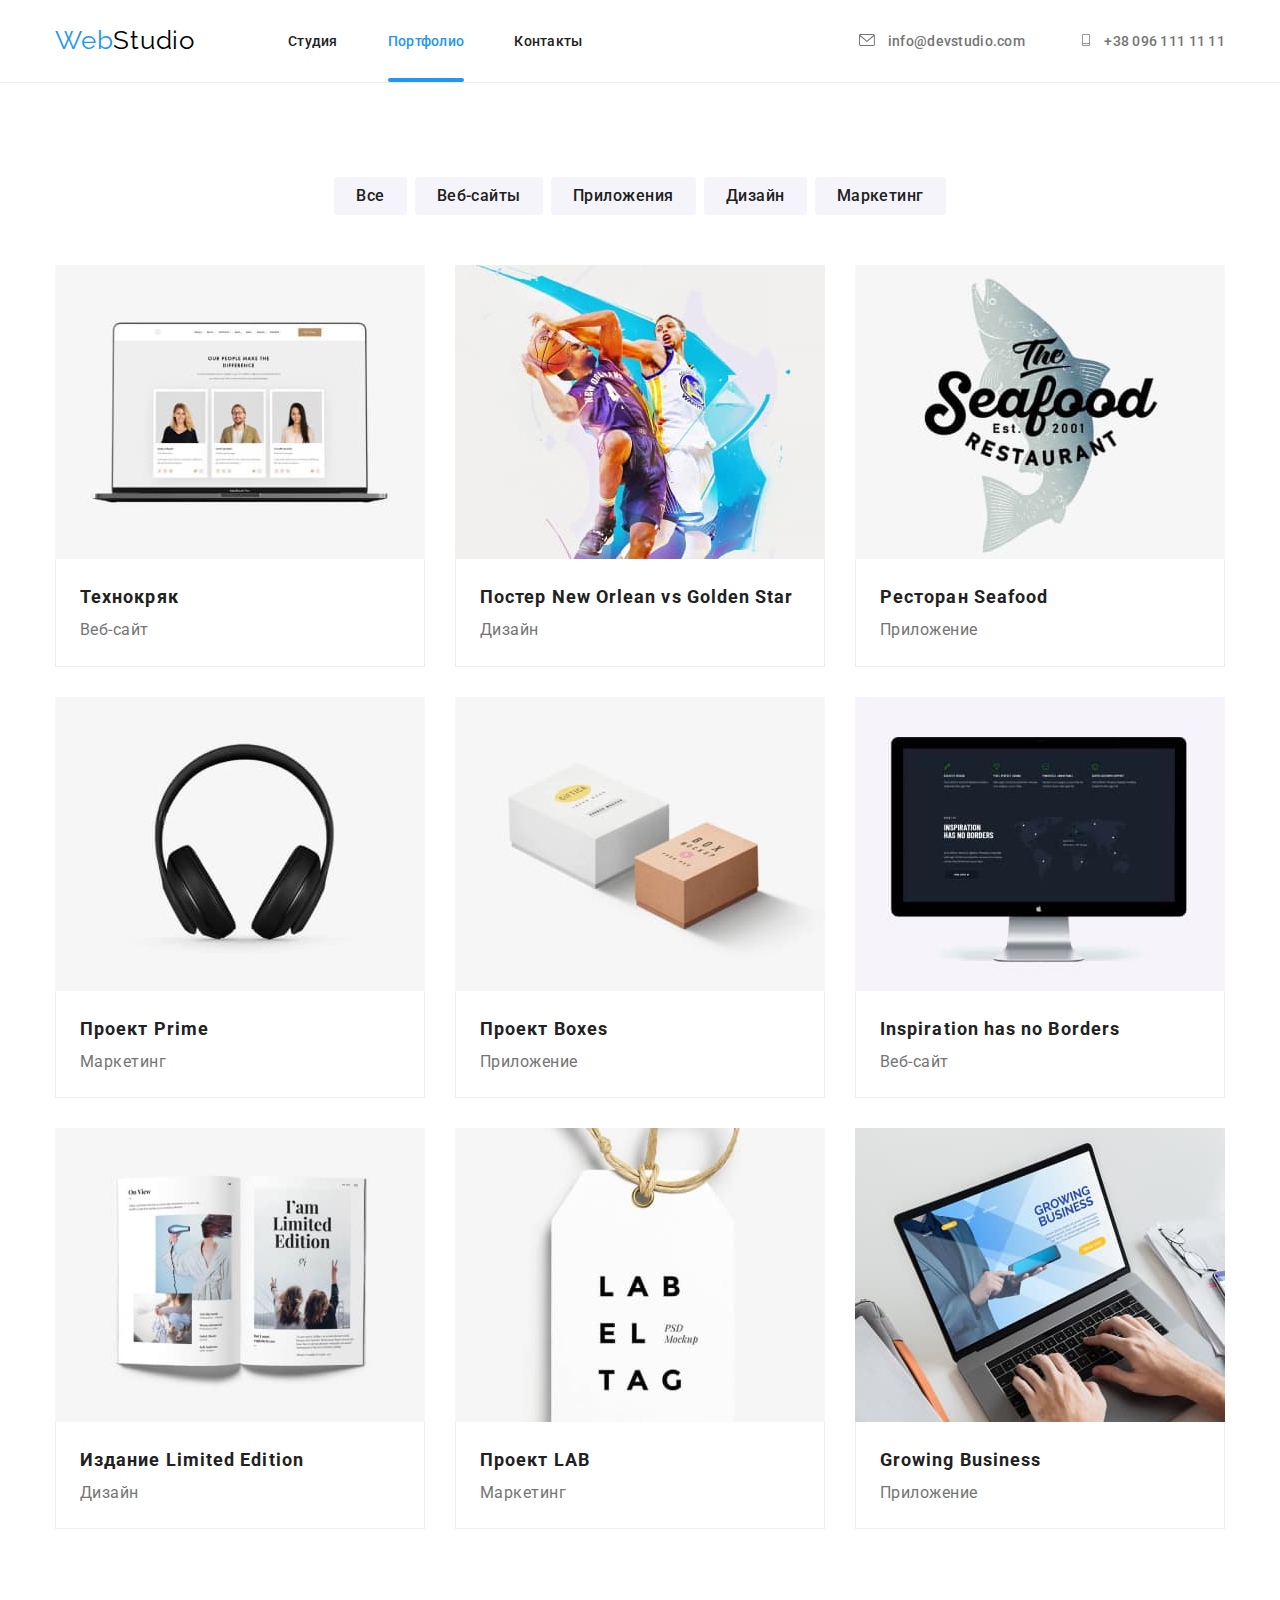
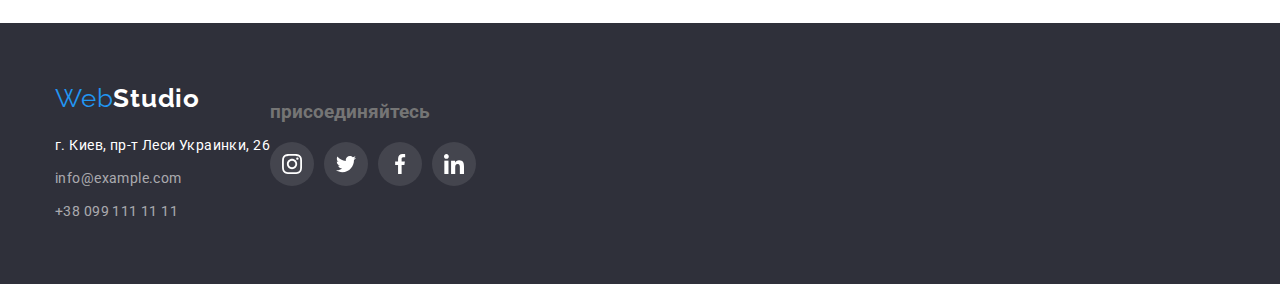
==== portfolio.html @ 257b3499 "футер под вопросом" ====
<!DOCTYPE html>
<html lang="ru">

<head>
    <meta charset="UTF-8">
    <meta http-equiv="X-UA-Compatible" content="IE=edge">
    <meta name="viewport" content="width=device-width, initial-scale=1.0">
    <title>Document</title>
    <link rel="preconnect" href="https://fonts.googleapis.com">
    <link rel="preconnect" href="https://fonts.gstatic.com" crossorigin>
    <link
        href="https://fonts.googleapis.com/css2?family=Raleway:wght@700&family=Roboto:wght@400;500;700;900&display=swap"
        rel="stylesheet">
    <link rel="stylesheet"
        href="https://cdnjs.cloudflare.com/ajax/libs/modern-normalize/1.1.0/modern-normalize.min.css">
    <link rel="stylesheet" href="./css/style.css">
</head>

<body>
    <!--Шапка с элементами навигации-->
    <header class="header">
        <!--Шапка с элементами навигации-->
        <nav class="container">
            <a href="./index.html" class="logo-web link">Web<span class="logo-studio-head">Studio</span></a>
            <ul class="nav-item-list list">
                <li class="item">
                    <a href="./index.html" class="nav-item-link link">Студия</a>
                </li>
                <li class="item">
                    <a href="./portfolio.html" class="nav-item-link link current">Портфолио</a>
                </li>
                <li class="item">
                    <a href="" class="nav-item-link link">Контакты</a>
                </li>
            </ul>
    
            <div class="header-contacts">
    
                <a href="mailto:info@devstudio.com" class="mail-header link">
                    <svg class="header-mail-icon" width="16" height="12">
                        <use href="./images/icons/symbol-defs.svg#icon-envelope">
                        </use>
                    </svg>
                    info@devstudio.com
                </a>
    
                <a href="tel:+380961111111" class="phone-header link">
                    <svg class="header-phone-icon" width="16" height="12">
                        <use href="./images/icons/symbol-defs.svg#icon-phone-header">
                        </use>
                    </svg>+38 096 111 11 11
                </a>
            </div>
        </nav>
    
    </header>
    <main>
        <!-- Скрытый заголовок страницы portfolio -->
        <h1 class="portfolio-title"></h1>
        <!--Кнопки фильтров-->        
        <section class="portfolio">
            <div class="container">            
            <!-- Скрытый заголовок -->
            <h2 class="portfolio-title"></h2>
            <ul class="filter-buttons list">
                <li class="item"> <button class="filter-button" type="button">Все</button>
                </li>
                <li class="item">
                    <button class="filter-button" type="button">Веб-сайты</button>
                </li>
                <li class="item">
                    <button class="filter-button" type="button">Приложения</button>
                </li>
                <li class="item">
                    <button class="filter-button" type="button">Дизайн</button>
                </li>
                <li class="item">
                    <button class="filter-button" type="button">Маркетинг</button>
                </li>
            </ul>           
            <!-- Скрытый заголовок  -->
            <h2 class="portfolio-title"></h2>
            <ul class="our-projects list">
                <li class="item">
                    <div class="our-projects-wrap">
                        <a href=""><img class="image-of-project" src="./images/our-projects/project-1.jpg" alt="веб-сайт технокряк" width="370"
                            height="294"></a>
                        <p class="our-projects-cover-text">Ресурс предлагает комплексные предложения с разным уровнем функционала и сервисов. Все это позволит посетителю получить
                        исчерпывающие сведения о компании или частном лице.</p>    
                    </div>
                    <div class="project-sign">
                        <p class="our-project-name">Технокряк</p>
                        <p class="our-project-id">Веб-сайт</p>
                    </div>

                </li>
                <li class="item">
                    <div class="our-projects-wrap">
                    <a href=""><img class="image-of-project" src="./images/our-projects/project-2.jpg" alt="постер раздел дизайн" width="370"
                            height="294"></a>
                            <p class="our-projects-cover-text">Ресурс предлагает комплексные предложения с разным уровнем функционала и сервисов. Все это позволит посетителю получить
                        исчерпывающие сведения о компании или частном лице.</p>    
                    </div>
                    <div class="project-sign">
                        <p class="our-project-name">Постер New Orlean vs Golden Star</p>
                        <p class="our-project-id">Дизайн</p>
                    </div>

                </li>
                <li class="item">
                    <div class="our-projects-wrap">
                    <a href=""><img class="image-of-project" src="./images/our-projects/project-3.jpg" alt="ресторан си фуд раздел приложение"
                            width="370" height="294"></a>
                            <p class="our-projects-cover-text">Ресурс предлагает комплексные предложения с разным уровнем функционала и сервисов. Все это позволит посетителю получить
                        исчерпывающие сведения о компании или частном лице.</p>    
                    </div>
                    <div class="project-sign">
                        <p class="our-project-name">Ресторан Seafood</p>
                        <p class="our-project-id">Приложение</p>
                    </div>
                </li>
                <li class="item">
                    <div class="our-projects-wrap">
                    <a href=""><img class="image-of-project" src="./images/our-projects/project-4.jpg" alt="проект прайм раздел маркетинг"
                            width="370" height="294"></a>
                            <p class="our-projects-cover-text">Ресурс предлагает комплексные предложения с разным уровнем функционала и сервисов. Все это позволит посетителю получить
                        исчерпывающие сведения о компании или частном лице.</p>    
                    </div>
                    <div class="project-sign">
                        <p class="our-project-name">Проект Prime</p>
                        <p class="our-project-id">Маркетинг</p>
                    </div>

                </li>
                <li class="item">
                    <div class="our-projects-wrap">
                    <a href=""><img class="image-of-project" src="./images/our-projects/project-5.jpg" alt="проект боксез раздел приложение"
                            width="370" height="294"></a>
                            <p class="our-projects-cover-text">Ресурс предлагает комплексные предложения с разным уровнем функционала и сервисов. Все это позволит посетителю получить
                        исчерпывающие сведения о компании или частном лице.</p>    
                    </div>
                    <div class="project-sign">
                        <p class="our-project-name">Проект Boxes</p>
                        <p class="our-project-id">Приложение</p>
                    </div>

                </li>
                <li class="item">
                    <div class="our-projects-wrap">
                    <a href=""><img class="image-of-project" src="./images/our-projects/project-6.jpg" alt="вебсайт инпирэйшн хэз но бордерз"
                            width="370" height="294"></a>
                            <p class="our-projects-cover-text">Ресурс предлагает комплексные предложения с разным уровнем функционала и сервисов. Все это позволит посетителю получить
                        исчерпывающие сведения о компании или частном лице.</p>    
                    </div>
                    <div class="project-sign">
                        <p class="our-project-name">Inspiration has no Borders</p>
                        <p class="our-project-id">Веб-сайт</p>
                    </div>

                </li>
                <li class="item">
                    <div class="our-projects-wrap">
                    <a href=""><img class="image-of-project" src="./images/our-projects/project-7.jpg" alt="издание лимитед эдишн раздел дизайн"
                            width="370" height="294"></a>
                            <p class="our-projects-cover-text">Ресурс предлагает комплексные предложения с разным уровнем функционала и сервисов. Все это позволит посетителю получить
                        исчерпывающие сведения о компании или частном лице.</p>    
                    </div>
                    <div class="project-sign">
                        <p class="our-project-name">Издание Limited Edition</p>
                        <p class="our-project-id">Дизайн</p>
                    </div>

                </li>
                <li class="item">
                    <div class="our-projects-wrap">
                    <a href=""><img class="image-of-project" src="./images/our-projects/project-8.jpg" alt="проект лаб раздел маркетинг"
                            width="370" height="294"></a>
                            <p class="our-projects-cover-text">Ресурс предлагает комплексные предложения с разным уровнем функционала и сервисов. Все это позволит посетителю получить
                        исчерпывающие сведения о компании или частном лице.</p>    
                    </div>
                    <div class="project-sign">
                        <p class="our-project-name">Проект LAB</p>
                        <p class="our-project-id">Маркетинг</p>
                    </div>

                </li>
                <li class="item">
                    <div class="our-projects-wrap">
                    <a href=""><img class="image-of-project" src="./images/our-projects/project-9.jpg" alt="гроуинг бизнес раздел приложение"
                            width="370" height="294"></a>
                            <p class="our-projects-cover-text">Ресурс предлагает комплексные предложения с разным уровнем функционала и сервисов. Все это позволит посетителю получить
                        исчерпывающие сведения о компании или частном лице.</p>    
                    </div>
                    <div class="project-sign">
                        <p class="our-project-name">Growing Business</p>
                        <p class="our-project-id">Приложение</p>
                    </div>
                </li>
            </ul>
            </div>
            
        </section>
    </main>
    <footer>
    <!----------------Подвал---------------------------->
    <div class="footer">
        <div class="container">
            <ul class="footer-list list">
                <li class="left-footer-list">
                    <!-- ЛОГО ФУТЕР -->
                    <a href="./index.html" class="logo-web-footer link">Web<span
                            class="logo-studio-foot">Studio</span></a>
                    <!--Адреса и контакты-->
                    <address class="adress">г. Киев, пр-т Леси Украинки, 26</address>
                    <div class="footer-contacts">
                        <a class="mail link" href="mailto:info@example.com">info@example.com</a>
                        <a class="phone link" href="tel:+380991111111">+38 099 111 11 11</a>
                    </div>
                </li>
                <li class="right-footer-list list">
                    <h3 class="right-footer-list-title">присоединяйтесь</h3>
                    <ul class="our-soc-links-list list">
                        <li class="our-soc-item">
                            <a href="" class="our-soc-link link">
                                <svg class="our-soc-icon" width="20" height="20">
                                    <use href="./images/icons/symbol-defs.svg#icon-instagram-2">
                                    </use>
                                </svg>
                            </a>
                        </li>
                        <li class="our-soc-item">
                            <a href="" class="our-soc-link link">
                                <svg class="our-soc-icon" width="20" height="20">
                                    <use href="./images/icons/symbol-defs.svg#icon-twitter-1">
                                    </use>
                                </svg>
                            </a>
                        </li>
                        <li class="our-soc-item">
                            <a href="" class="our-soc-link link">
                                <svg class="our-soc-icon" width="20" height="20">
                                    <use href="./images/icons/symbol-defs.svg#icon-facebook-1">
                                    </use>
                                </svg>
                            </a>
                        </li>
                        <li class="our-soc-item">
                            <a href="" class="our-soc-link link">
                                <svg class="our-soc-icon" width="20" height="20">
                                    <use href="./images/icons/symbol-defs.svg#icon-linkedin-1">
                                    </use>
                                </svg>
                            </a>
                        </li>

                    </ul>

                </li>
            </ul>
        </div>
    </div>
</footer>
    
</body>
        
        </html>
---- css/style.css ----
:root {
  --primary-text-color: #757575;
  --secondary-text-color: #212121;
  --tertiary-text-color: #ffffff;
  --accent-color: #2196f3;
  --timing-function: cubic-bezier(0.4, 0, 0.2, 1);
}

/* .font-family: "Raleway", sans-serif;
.font-family: "Roboto", sans-serif; */

/* Web-studio */
body {
  background-color: #ffffff;
  color: var(--primary-text-color);
  font-family: "Roboto", sans-serif;

}

.list {
  list-style: none;
  padding: 0px;
  margin: 0px;
}

.link {
  text-decoration: none;
}

/* Палитра цветов студия*/
/* #212121 вторичный цвет */
/* #757575 цвет основного текста */
/* #2196F3 акцент и "web" в лого */
/* #FFFFFF третичный белый, основной фон и фон шапки */
/* #000000 "studio" в лого чёрный */
/* #2F303A цвет фона героя и футера */
/* #F5F4FA цвет фона секции "наша команда" и кнопки фильтров */
/* rgba(255, 255, 255, 0.6) цвет e-mail и номера телефона футер */

.container {
  width: 1200px;
  padding-left: 15px;
  padding-right: 15px;
  margin: 0 auto;
  /* outline: 2px solid tomato; */
}

/* Стилизируем header */
.header {
  background-color: var(--tertiary-text-color);
  border-bottom: 1px solid #ECECEC;
}

/* Логотип */
.header .container {
  display: flex;
  align-items: center;
}

.logo-web {
  padding-bottom: 25px;
  padding-top: 24px;
  color: var(--accent-color);
  font-family: Raleway;
  font-weight: 700px;
  font-size: 26px;
  line-height: 1.19;
  letter-spacing: 0.03em;
}

.logo-studio-head {
  padding-bottom: 25px;
  padding-top: 24px;
  color: #000000;
  font-family: Raleway;
  font-weight: 700px;
  font-size: 26px;
  line-height: 1.19;
  letter-spacing: 0.03em;
}

/* --------------Элементы навигации---------- */
.nav-item-list {
  display: flex;
  margin-left: 93px ;
  padding-top: 32px;
  padding-bottom: 32px;
  }
.nav-item-link {
  transition-property: color;
  transition-duration: 250ms;
  transition-timing-function: var(--timing-function);
  font-weight: 500;
  font-size: 14px;
  line-height: 1.14;
  letter-spacing: 0.02em;
  color: var(--secondary-text-color);
}
.nav-item-list .item:not(:last-child) {
  margin-right: 50px;
}

.nav-item-list .nav-item-link {
  padding-top: 32px;
  padding-bottom: 32px;
}
.link.current {
  position: relative;
}
.link.current::after{
  content: "";
  position: absolute;
  display: block;
  left: 0px;
  bottom: -1px;
  width: 100%;
  height: 4px;
  background-color: var(--accent-color);
  border-radius: 2px;
  }
.header-contacts {
  margin-left: auto;
}
.mail-header {
  margin-right: 50px;
}

.header-contacts .mail-header,
.header-contacts .phone-header {
  transition-property: color;
  transition-duration: 250ms;
  transition-timing-function: var(--timing-function);
  padding-top: 32px;
  padding-bottom: 32px;
  font-weight: 500;
  font-size: 14px;
  line-height: 1.14;
  letter-spacing: 0.02em;
  color: var(--primary-text-color);
}

.nav-item-link:hover,
.nav-item-link:focus {
  color: var(--accent-color);

}

.header-contacts .mail-header:hover,
.header-contacts .mail-header:focus,
.header-contacts .phone-header:hover,
.header-contacts .phone-header:focus {
  color: var(--accent-color);
}

.header-mail-icon,
.header-phone-icon {
  margin-right: 10px;
  fill: currentColor
}

.nav-item-list .link.current {
  color: var(--accent-color);
}

/* ------------Герой----------------- */
.hero {
  max-width: 1600px;
  margin: 0 auto;
  padding-top: 200px;
  padding-bottom: 200px;
  text-align: center;
  background-color: #2f303a;
  background-image: linear-gradient(
    rgba(47, 48, 58, 0.4),
    rgba(47, 48, 58, 0.4)), 
    url(../images/hero/hero-bg.jpg);
    background-position: center;
    background-repeat: no-repeat;
    background-size: cover;
  }

.hero-title {
  color: var(--tertiary-text-color);
  font-weight: 900;
  font-size: 44px;
  line-height: 1.36;  
  letter-spacing: 0.06em;
  text-transform: uppercase;
  margin-top: 0px;
  margin-bottom: 30px;
}

.hero-button {
  transition-property: background-color;
  transition-duration: 250ms;
  transition-timing-function: var(--timing-function);
  display: inline-block;
  padding: 10px 32px;
  background-color: var(--accent-color);
  color: var(--tertiary-text-color);
  font-weight: 700;
  font-size: 16px;
  line-height: 1.88;
  cursor: pointer;
  border: 1px solid transparent;
  text-align: center;
  letter-spacing: 0.06em;
  min-width: 200px;
  height: 50px;
  border-radius: 4px;
  }
  .hero-button:hover,
  .hero-button:focus{
    background-color: #188CE8;
  }

/* ----------------Особенности-------------------- */
.features {
  padding-top: 94px;
  padding-bottom: 94px;
}
.feature-icon-area {
  display: flex;
  width: 270px;
  height: 120px;
  align-items: center;
  justify-content: center;
  background-color: #F5F4FA;
  border-radius: 4px;
}
.features-list-title{
  margin-top: 0px;
  margin-bottom: 0px;
}
.features-title {
  color: var(--secondary-text-color);
  font-weight: 700;
  font-size: 14px;
  line-height: 1.14;
  letter-spacing: 0.03em;
  text-transform: uppercase;
  margin-bottom: 10px;
  margin-top: 30px;
}
.features-list {
  display: flex;
  }
.features-list .item{
  width: 270px;    
}
  .features-list .item:not(:last-child){
  margin-right: 30px;
  }
.features-item {
  font-size: 14px;
  line-height: 1.71;
  letter-spacing: 0.03em;
  margin-bottom: 0px;
  margin-top: 0px;
}
/* -------------Чем мы занимаемся------------------- */
.what-are-we-doing {
text-align: center;
padding-bottom: 94px;
  }
.what-are-we-doing-title {
  color: var(--secondary-text-color);
  font-weight: 700;
  font-size: 36px;
  line-height: 1.17;
  letter-spacing: 0.03em;
  margin-top: 0px;
  margin-bottom: 50px;
  }
  .what-are-we-doing-list{
    display: flex
  }
  .what-are-we-doing-list .item:not(:last-child){
    margin-right: 30px;
  }
  .what-are-we-doing-image {
    display: block;
  }
  .what-are-we-doing-wrap {
    position: relative;
  }
   .what-are-we-doing-sign {
    position: absolute;
    margin-bottom: 0px;
    margin-top: 0px;
    left: 0;
    bottom: 0;
    align-items: center;
    padding-top: 27px;
    padding-bottom: 27px;
    font-weight: 700;
    font-size: 14px;
    line-height: 1.14;
    text-align: center;
    letter-spacing: 0.03em;
    text-transform: uppercase;
    background-color: rgba(47, 48, 58, 0.8);
    width: 100%;
    height: 70px;
    color: var(--tertiary-text-color);
    } 
  /* -----------------------Наша команда-------------------- */
  .our-team {
    text-align: center;
    background-color: #f5f4fa;
    padding-bottom: 94px; 
    padding-top: 94px;
    }
    
  .our-team-list .item {
    box-shadow: 0px 1px 3px rgba(0, 0, 0, 0.12),
    0px 1px 1px rgba(0, 0, 0, 0.14),
    0px 2px 1px rgba(0, 0, 0, 0.2);
    border-radius: 0px 0px 4px 4px;    
  }
.our-team-title,
.regular-clients-title {
  color: var(--secondary-text-color);
  font-weight: 700;
  font-size: 36px;
  line-height: 1.17;
  letter-spacing: 0.03em;  
  margin-top: 0px;
  margin-bottom: 50px;
}
.team-image{
  display: block;
}

.our-team-list{
  display: flex;
}
.our-team-list .item:not(:last-child){
  margin-right: 30px;
}
.our-team-sign{
padding-top: 30px;
padding-bottom: 30px;
background-color: var(--tertiary-text-color);
border-radius: 0px 0px 4px 4px;
}
.our-team-name {
  color: var(--secondary-text-color);
  font-weight: 500;
  font-size: 16px;
  line-height: 1.19;  
  letter-spacing: 0.03em;
  margin-top: 0px;
  margin-bottom: 10px;
}
.our-team-spec { 
  font-size: 16px;
  line-height: 1.19;  
  letter-spacing: 0.03em;
  margin-top: 0px;
  margin-bottom: 9px;
}
.team-spec-soc-list{
  display: flex;
  justify-content: center;
  
}
.team-spec-soc-item + .team-spec-soc-item {
  margin-left: 10px;
}
.team-spec-soc-link {
  transition-property: background-color;
  transition-duration: 250ms;
  transition-timing-function: var(--timing-function);
  display: flex;
  align-items: center;
  justify-content: center;
  width: 44px;
  height: 44px;
  border-radius: 50%;
}
.team-spec-soc-link .team-spec-soc-icon {
  transition-property: fill;
  transition-duration: 250ms;
  transition-timing-function: var(--timing-function);
}
.team-spec-soc-icon {
  fill: #AFB1B8;
}
.team-spec-soc-link:hover,
.team-spec-soc-link:focus {
  background-color: var(--accent-color);
}
.team-spec-soc-link:hover .team-spec-soc-icon,
.team-spec-soc-link:focus .team-spec-soc-icon {
  fill: var(--tertiary-text-color);
}

/* ------------Постоянные клиенты------------- */

.regular-clients {
  text-align: center;  
  padding-bottom: 94px;
  padding-top: 94px;
}
.regular-clients-list {
  display: flex;
  justify-content: center;
}
.regular-clients-link {
  transition-property: border-color;
  transition-duration: 250ms;
  transition-timing-function: var(--timing-function);
  display: flex;
  align-items: center;
  justify-content: center;
  color: #AFB1B8;
  border: 1px solid #AFB1B8;
  border-radius: 4px;
  width: 170px;
  height: 92px;  
}
.regular-clients-item + .regular-clients-item {
  margin-left: 30px;
}
.regular-clients-icon {
  fill: #AFB1B8
}
.regular-clients-link .regular-clients-icon {
  transition-property: fill;
  transition-duration: 250ms;
  transition-timing-function: var(--timing-function);
}
.regular-clients-link:hover,
.regular-clients-link:focus {
 cursor: pointer;
 border-color: var(--accent-color);
 
}
.regular-clients-link:hover .regular-clients-icon,
.regular-clients-link:focus .regular-clients-icon { 
  fill: var(--accent-color);
  }


/* ------------portfolio.html-------------------- */
.portfolio {
  padding-top: 94px;
  padding-bottom: 94px;
}

.portfolio-title{
  margin-top: 0px;
  margin-bottom: 0px;
}
/* кнопки фильтров */
button {
  font: inherit;  
}
.filter-buttons{
  display: flex;  
  padding-bottom: 50px;
  
  justify-content: center;
}

.filter-button { 
  transition-property: background-color, box-shadow;
  transition-duration: 250ms;
  transition-timing-function: var(--timing-function); 
  padding-left: 22px;
  padding-right: 22px; 
  height: 38px;
  cursor: pointer;
  font-weight: 500;
  font-size: 16px;
  line-height: 1.62;
  text-align: center;
  letter-spacing: 0.03em;
  color: var(--secondary-text-color);
  background: #f5f4fa;
  border-radius: 4px;
  border: 0;
  
}
.filter-buttons .item:not(:last-child){
  margin-right: 8px;
}

.filter-button:hover,
.filter-button:focus {
  color: var(--tertiary-text-color);
  background-color: var(--accent-color);
  box-shadow: 0px 3px 1px rgba(0, 0, 0, 0.1), 0px 1px 2px rgba(0, 0, 0, 0.08),
    0px 2px 2px rgba(0, 0, 0, 0.12);
}

/* -----------------------проэкты--------------------- */
.our-projects {
  display: flex;
  flex-wrap: wrap;
}
.our-projects .item {
  transition-property: box-shadow;
  transition-duration: 250ms;
  transition-timing-function: var(--timing-function);
  width: calc((100% - 2 * 30px) / 3);
  margin-right: 30px;
  margin-bottom: 30px;
  cursor: pointer;  
}
  .our-projects .item:nth-child(3n) {
  margin-right: 0px;
}
 .our-projects .item:nth-last-child(-n+3){
  margin-bottom: 0px; 
}
.our-projects .item:hover {
  box-shadow: 0px 1px 1px rgba(0, 0, 0, 0.12),
  0px 4px 4px rgba(0, 0, 0, 0.06),
  1px 4px 6px rgba(0, 0, 0, 0.16);
}
.image-of-project{
  display: block;
}
.our-projects .item:hover .our-projects-cover-text{
  transform: translateY(0);
}
.our-projects-wrap {
  display: flex;
  position: relative;
  overflow: hidden;
}
.our-projects-cover-text {
  position: absolute;
  width: 100%;
  height: 100%;
  top: 0px;
  left: 0px;
  margin-top: 0px;
  margin-bottom: 0px;
  padding: 63px 24px;
  font-size: 18px;
  line-height: 1.56;
  letter-spacing: 0.03em;
  color: var(--tertiary-text-color);
  background-color: rgba(33, 150, 243, 0.9);
  transform: translateY(100%);
  transition: transform 250ms var(--timing-function);
  
}
.project-sign {
padding-top: 20px;
padding-right: 24px;
padding-bottom: 20px;
padding-left: 24px;

border-right: 1px solid #EEEEEE;
border-bottom: 1px solid #EEEEEE;
border-left: 1px solid #EEEEEE;
}
.our-project-name {
  margin-top: 0px;
  margin-bottom: 0px;
  
  color: var(--secondary-text-color);
  font-weight: 700;
  font-size: 18px;
  line-height: 2;
  letter-spacing: 0.06em;  
}
.our-project-id {
  margin-top: 0px;
  margin-bottom: 0px;
  
  font-size: 16px;
  line-height: 1.89;
  letter-spacing: 0.03em;
  }

/* ------------------Подвал------------------- */
.footer {
  background-color: #2f303a;
  padding-top: 60px;
  padding-bottom: 60px;
  }
  .footer-list {
    display: flex;
  } 
  .logo-web-footer{
    color: var(--accent-color);
    font-family: Raleway;
    font-weight: 700px;
    font-size: 26px;
    line-height: 1.19;
    letter-spacing: 0.03em;
  }
.logo-studio-foot {
  color: var(--tertiary-text-color);
  font-family: "Raleway";
  font-weight: 700;
  font-size: 26px;
  line-height: 1.19;
  letter-spacing: 0.03em;
  }
.first-footer-list {
    margin-right: 70px;
  }
    
.adress {
  color: var(--tertiary-text-color);
  font-style: normal;
  font-size: 14px;
  line-height: 1.71;
  letter-spacing: 0.03em;
  margin-top: 20px;
  margin-bottom: 9px;
}
.footer-contacts {
  display: flex;
  flex-direction: column;
  }
.mail {
  margin-bottom: 9px;
}

.footer-contacts .mail,
.footer-contacts .phone {
  transition-property: color;
  transition-duration: 250ms;
  transition-timing-function: var(--timing-function);
  font-size: 14px;
  line-height: 1.71;
  letter-spacing: 0.03em;
  color: rgba(255, 255, 255, 0.6);
  }

.footer-contacts .mail:hover,
.footer-contacts .mail:focus,
.footer-contacts .phone:hover,
.footer-contacts .phone:focus {
  color: var(--accent-color);
}

.second-footer-list-title {
  color: var(--tertiary-text-color);
  font-weight: 700;
  font-size: 14px;
  line-height: 1.14;
  letter-spacing: 0.03em;
  text-transform: uppercase;
  
  margin-top: 12px;
  margin-bottom: 20px;
  
}
.our-soc-links-list {
  display: flex;
  
}
.our-soc-link {
  transition-property: background-color;
  transition-duration: 250ms;
  transition-timing-function: var(--timing-function);
  display: flex;
  width: 44px;
  height: 44px;
  border-radius: 50%;
  background-color: rgba(255, 255, 255, 0.1);
  align-items: center;
  justify-content: center;
}
.our-soc-item + .our-soc-item {
 margin-left: 10px;
}
.our-soc-icon {
  fill: var(--tertiary-text-color);
}
.our-soc-link:hover,
.our-soc-link:focus {
  background-color: var(--accent-color);
}

/* --------------Форма подписки--------- */

.form-email-footer-field {
  display: flex;
  flex-direction: column;
  
    
}
.form-emeil-label {
  font-weight: 700;
  font-size: 14px;
  line-height: 1.14;
  letter-spacing: 0.03em;
  text-transform: uppercase;
  margin-top: 12px;
  margin-left: 93px;
  margin-bottom: 20px;
  color: var(--tertiary-text-color)

}
.form-emeil-input {
  margin-left: 93px;
  padding-left: 16px;
  width: 358px;
  height: 50px;
  border: 1px solid rgba(255, 255, 255, 0.3);
  font-size: 16px;
  line-height: 1.25;
  align-items: center;
  letter-spacing: 0.03em;
  color: rgba(255, 255, 255, 0.6);
  filter: drop-shadow(0px 4px 4px rgba(0, 0, 0, 0.15));
  border-radius: 4px;
  background-color: transparent;
}
.form-submit-footer-lable {
  position: relative;
  display: flex;
  
}
.form-submit-btn {
  margin-top: 48px;
  margin-left: 12px;
  width: 200px;
  height: 50px;
  font-weight: 700;
  font-size: 16px;
  line-height: 1.88;
  padding-left: 0;
  padding-right: 38px;
  letter-spacing: 0.06em;
  color: var(--tertiary-text-color);
  background: var(--accent-color);
  box-shadow: 0px 4px 4px rgba(0, 0, 0, 0.15);
  border-radius: 4px;
}
.form-submit-footer-icon {
  position: absolute;
  bottom: 13px;
  right: 28px;
  align-items: center;
}




/* -----------Модальное окно------------ */

.modal-close {
  position: absolute;
  top: 8px;
  right: 8px;
  display: flex;
  align-items: center;
  justify-content: center;
  width: 30px;
  height: 30px;
  border-radius: 50%;
  border: 1px solid rgba(0, 0, 0, 0.1);
  background-color: var(--tertiary-text-color);
}

.modal-bcg {
  position: fixed;
  top: 0;
  width: 100%;
  height: 100%;
  background: rgba(0, 0, 0, 0.2);
  opacity: 1;
  transition: opacity 250ms, visibility 250ms var(--timing-function);
  
}
.modal {
  position: absolute;
  top: 50%;
  left: 50%;
  transform: translate(-50%, -50%) scale(1);
  width: 528px;
  min-height: 581px;
  background: var(--tertiary-text-color);
  box-shadow: 0px 1px 3px rgba(0, 0, 0, 0.12),
  0px 1px 1px rgba(0, 0, 0, 0.14),
  0px 2px 1px rgba(0, 0, 0, 0.2);
  border-radius: 4px;
  transition: transform 250ms;
}

.is-hidden {
  opacity: 0;
  pointer-events: none;
  visibility: hidden;
 }
 
.modal-bcg.is-hidden .modal {
  transform: translate(-50%, -50%) scale(1.3);
}
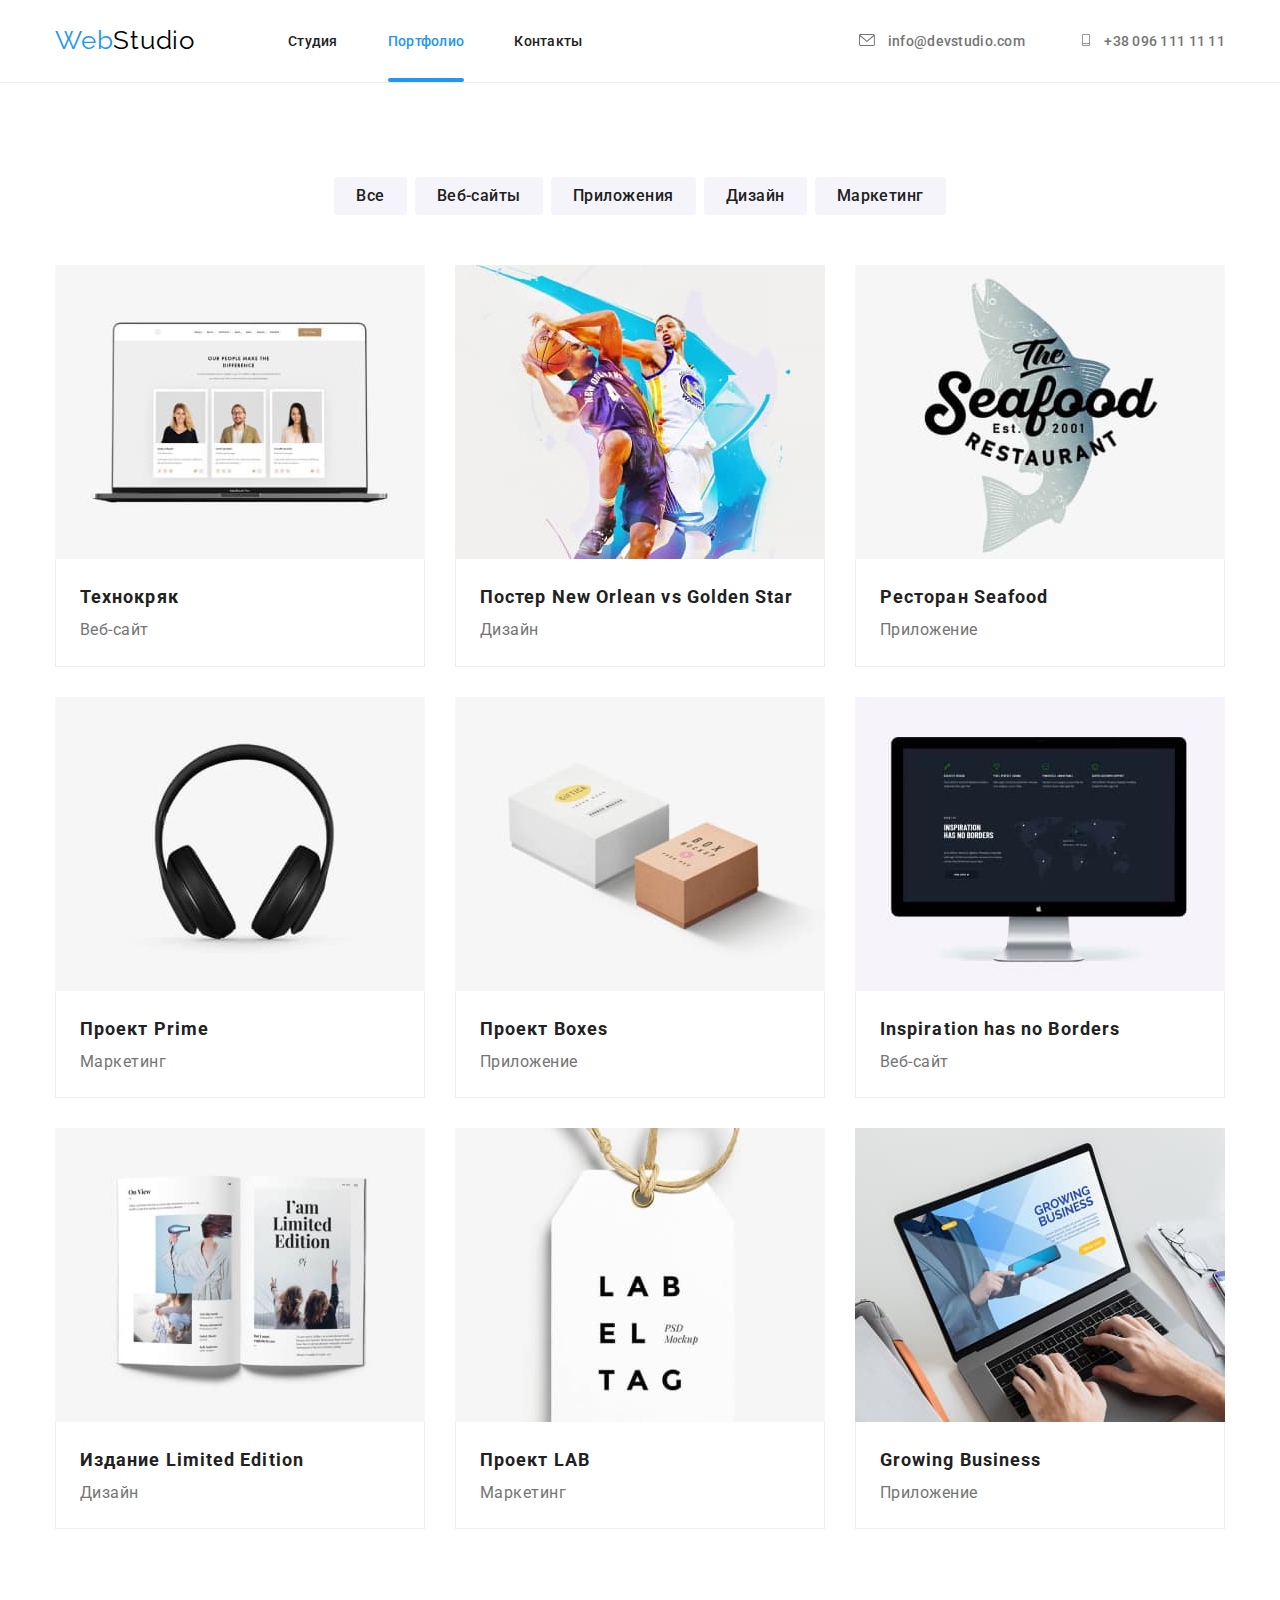
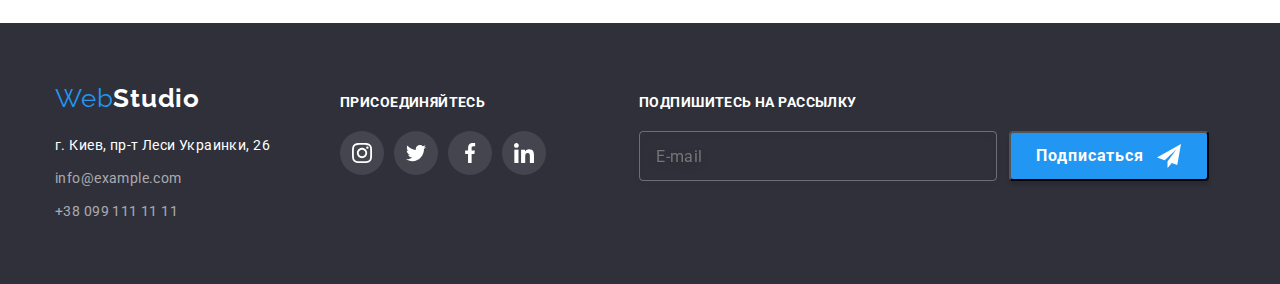
==== commit 2949139e: "кнопка закрыть, чекбокс, кнопка отправить" ====
--- a/portfolio.html
+++ b/portfolio.html
@@ -206,10 +206,9 @@
     <div class="footer">
         <div class="container">
             <ul class="footer-list list">
-                <li class="left-footer-list">
+                <li class="first-footer-list">
                     <!-- ЛОГО ФУТЕР -->
-                    <a href="./index.html" class="logo-web-footer link">Web<span
-                            class="logo-studio-foot">Studio</span></a>
+                    <a href="./index.html" class="logo-web-footer link">Web<span class="logo-studio-foot">Studio</span></a>
                     <!--Адреса и контакты-->
                     <address class="adress">г. Киев, пр-т Леси Украинки, 26</address>
                     <div class="footer-contacts">
@@ -217,8 +216,8 @@
                         <a class="phone link" href="tel:+380991111111">+38 099 111 11 11</a>
                     </div>
                 </li>
-                <li class="right-footer-list list">
-                    <h3 class="right-footer-list-title">присоединяйтесь</h3>
+                <li class="second-footer-list list">
+                    <h3 class="second-footer-list-title">присоединяйтесь</h3>
                     <ul class="our-soc-links-list list">
                         <li class="our-soc-item">
                             <a href="" class="our-soc-link link">
@@ -252,14 +251,33 @@
                                 </svg>
                             </a>
                         </li>
-
                     </ul>
-
-                </li>
+                </li>
+                <li class="email-footer">
+                    <form class="form-email-footer">
+                        <label class="form-email-footer-field">
+                            <span class="form-emeil-label">Подпишитесь на рассылку</span>
+                            <input type="e-mail" class="form-emeil-input" name="mail" placeholder="E-mail" />
+                        </label>
+                    </form>
+                </li>
+                <li class="submit-footer">
+                    <form class="form-submit-footer">
+                        <label class="form-submit-footer-lable">
+                            <button type="submit" class="form-submit-btn">Подписаться</button>
+                            <svg class="form-submit-footer-icon" width="24" height="24">
+                                <use href="./images/icons/symbol-defs.svg#icon-icon-send">
+                                </use>
+                            </svg>
+                        </label>
+                    </form>
+                </li>
+    
             </ul>
         </div>
     </div>
-</footer>
+    </footer>
+
     
 </body>
         
--- a/css/style.css
+++ b/css/style.css
@@ -686,9 +686,8 @@
 .form-email-footer-field {
   display: flex;
   flex-direction: column;
-  
-    
-}
+}
+
 .form-emeil-label {
   font-weight: 700;
   font-size: 14px;
@@ -721,7 +720,7 @@
   display: flex;
   
 }
-.form-submit-btn {
+.form-submit-btn { 
   margin-top: 48px;
   margin-left: 12px;
   width: 200px;
@@ -736,6 +735,7 @@
   background: var(--accent-color);
   box-shadow: 0px 4px 4px rgba(0, 0, 0, 0.15);
   border-radius: 4px;
+  outline: transparent;
 }
 .form-submit-footer-icon {
   position: absolute;
@@ -762,7 +762,9 @@
   border: 1px solid rgba(0, 0, 0, 0.1);
   background-color: var(--tertiary-text-color);
 }
-
+.modal-close:hover + .close-icon {
+  fill: var(--accent-color);
+}
 .modal-bcg {
   position: fixed;
   top: 0;
@@ -787,6 +789,118 @@
   border-radius: 4px;
   transition: transform 250ms;
 }
+.modal-title {
+  margin: 40px 40px 12px 40px;
+  font-weight: 700;
+  font-size: 20px;
+  line-height: 1.15;
+  text-align: center;
+  letter-spacing: 0.03em;
+  
+  color: #212121;
+}
+textarea {
+  resize: none;
+}
+.modal-form-inputs {  
+  display: flex;
+  flex-direction: column;
+  width: 448px;
+  height: 342px;  
+  margin-left: auto;
+  margin-right: auto;
+  outline: 1px solid tomato;
+}
+.input-wrap {  
+  position: relative;
+  
+}
+.modal-form-label {
+  display: block;  
+  font-size: 12px;
+  line-height: 1.17;
+  letter-spacing: 0.01em;
+  margin-bottom: 4px;
+}
+
+.modal-form-input {   
+  padding-left: 42px;  
+  width: 100%;
+  height: 40px;  
+  border: 1px solid rgba(33, 33, 33, 0.2);
+  background-color: transparent;
+  border-radius: 4px;
+  outline: none;
+    
+}
+.modal-form-input:focus {
+  border-color: var(--accent-color);
+}
+.modal-form-input:focus + .modal-icon {
+  fill: var(--accent-color);
+}
+
+.modal-form-coment {
+  font-size: 12px;
+  line-height: 1.17;
+  letter-spacing: 0.01em;
+ }
+.modal-form-inputs .modal-form-field:not(:last-child) {
+  margin-bottom: 10px;
+}
+
+.modal-text-area {  
+  width: 100%;
+  height: 120px;  
+  border: 1px solid rgba(33, 33, 33, 0.2);
+  border-radius: 4px;
+  outline: none;
+}
+.modal-text-area:focus {
+  border-color: var(--accent-color);
+}
+.modal-text-area::placeholder {
+  font-size: 12px;
+  line-height: 14px;
+  letter-spacing: 0.01em; 
+  padding: 12px 16px;
+  color: rgba(117, 117, 117, 0.5);
+}
+.modal-icon {
+  position: absolute;
+  left: 12px;  
+  top: 50%;
+  transform: translateY(-50%);
+}
+.modal-form-check {
+  display: flex;
+  flex-direction: row;
+  width: 425px;
+  height: 24px;
+  margin-left: auto;
+  margin-right: auto;
+  margin-top: 20px;
+  margin-bottom: 30px;
+
+}
+.modal-form-agree {
+  font-size: 14px;
+  line-height: 1.71;
+  letter-spacing: 0.03em;
+}
+
+.treaty-link {
+  color: var(--accent-color);
+  text-decoration: underline;
+}
+.modal-form-submit-btn {
+  margin-left: auto;
+  margin-right: auto;
+}
+
+
+
+
 
 .is-hidden {
   opacity: 0;
